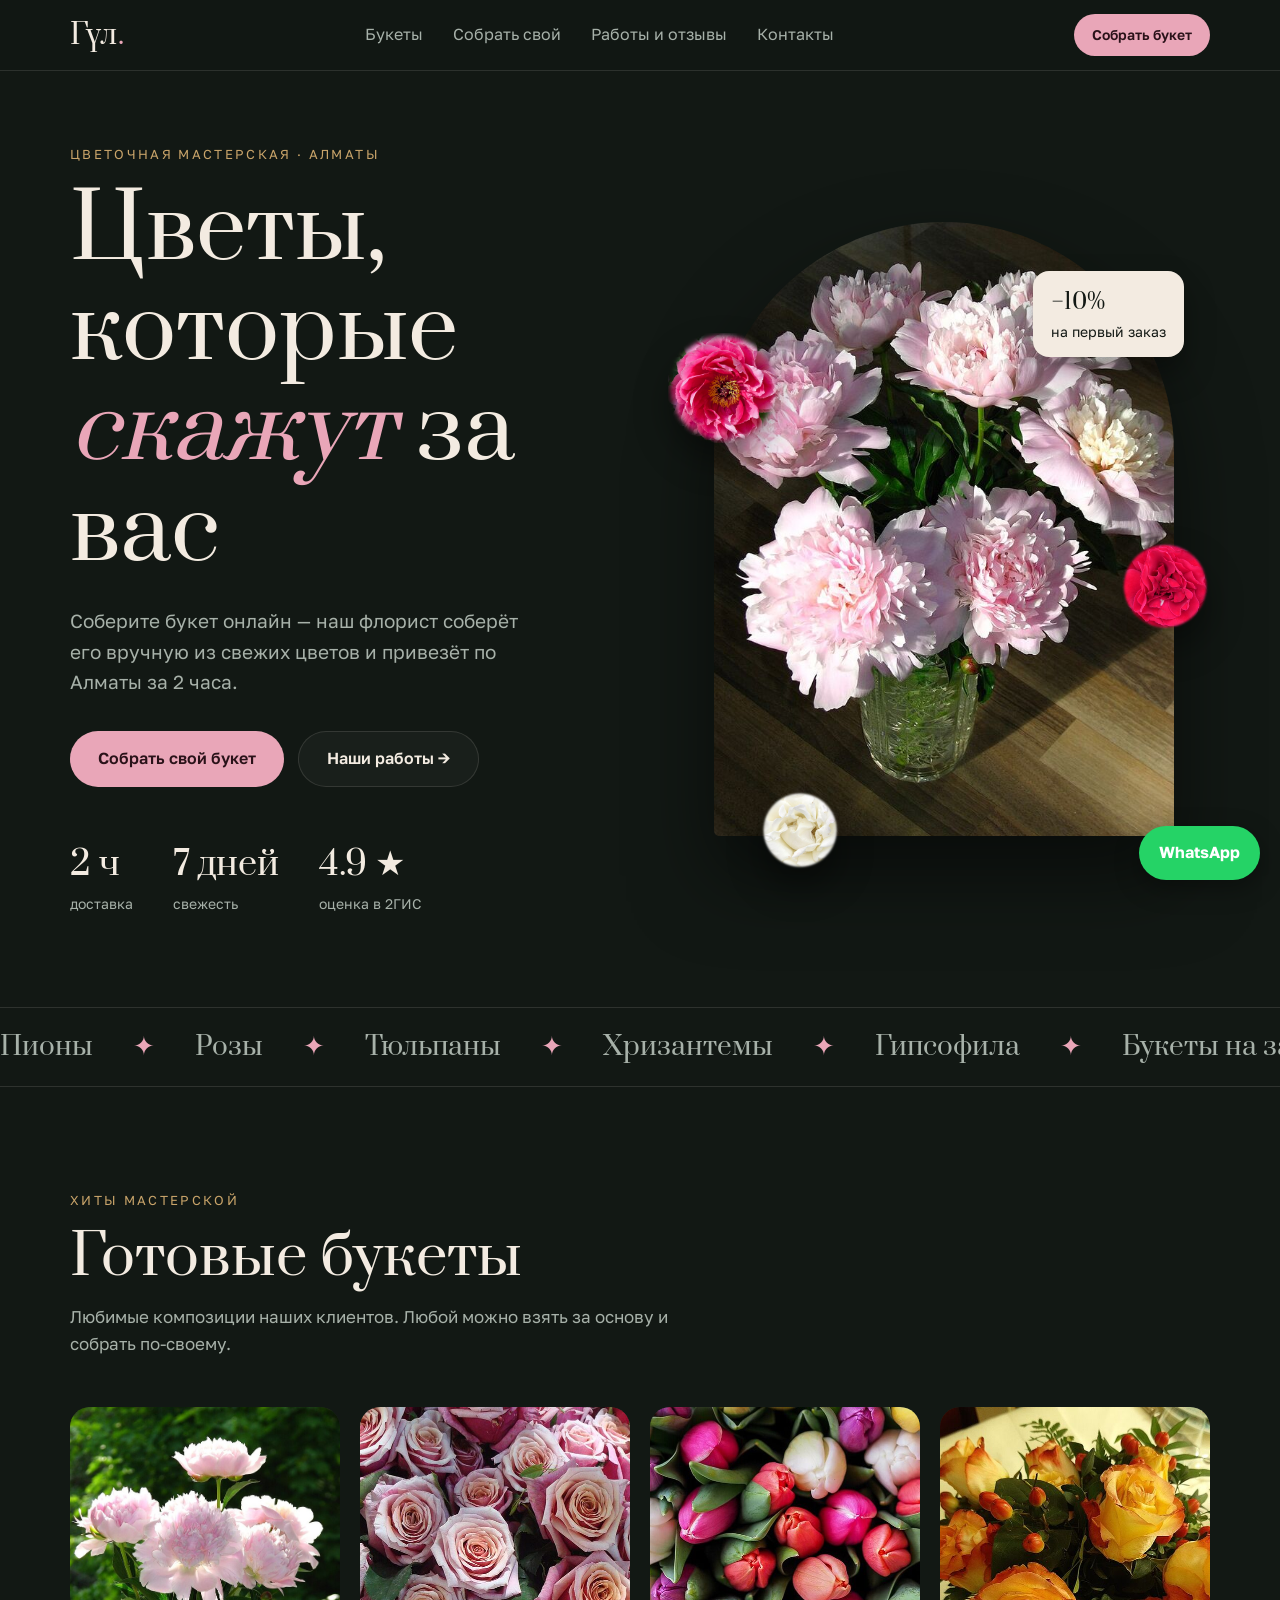
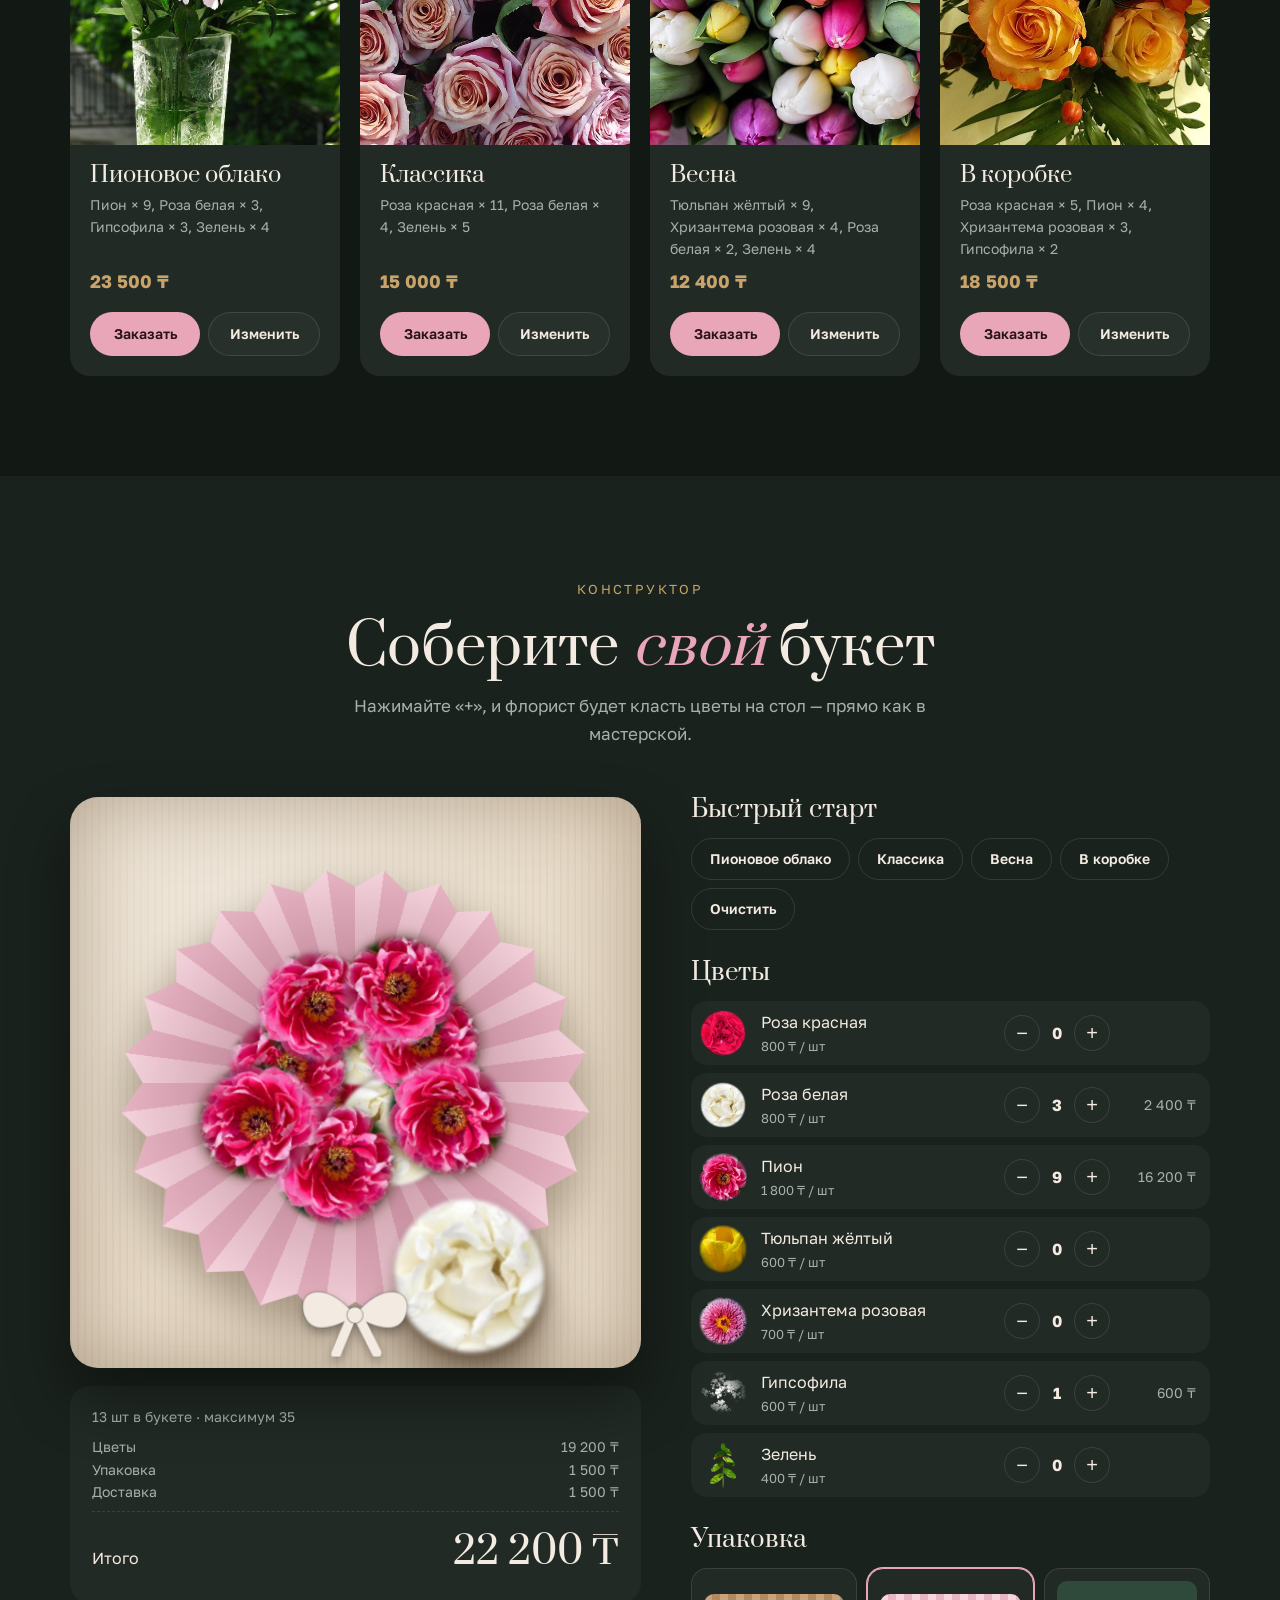
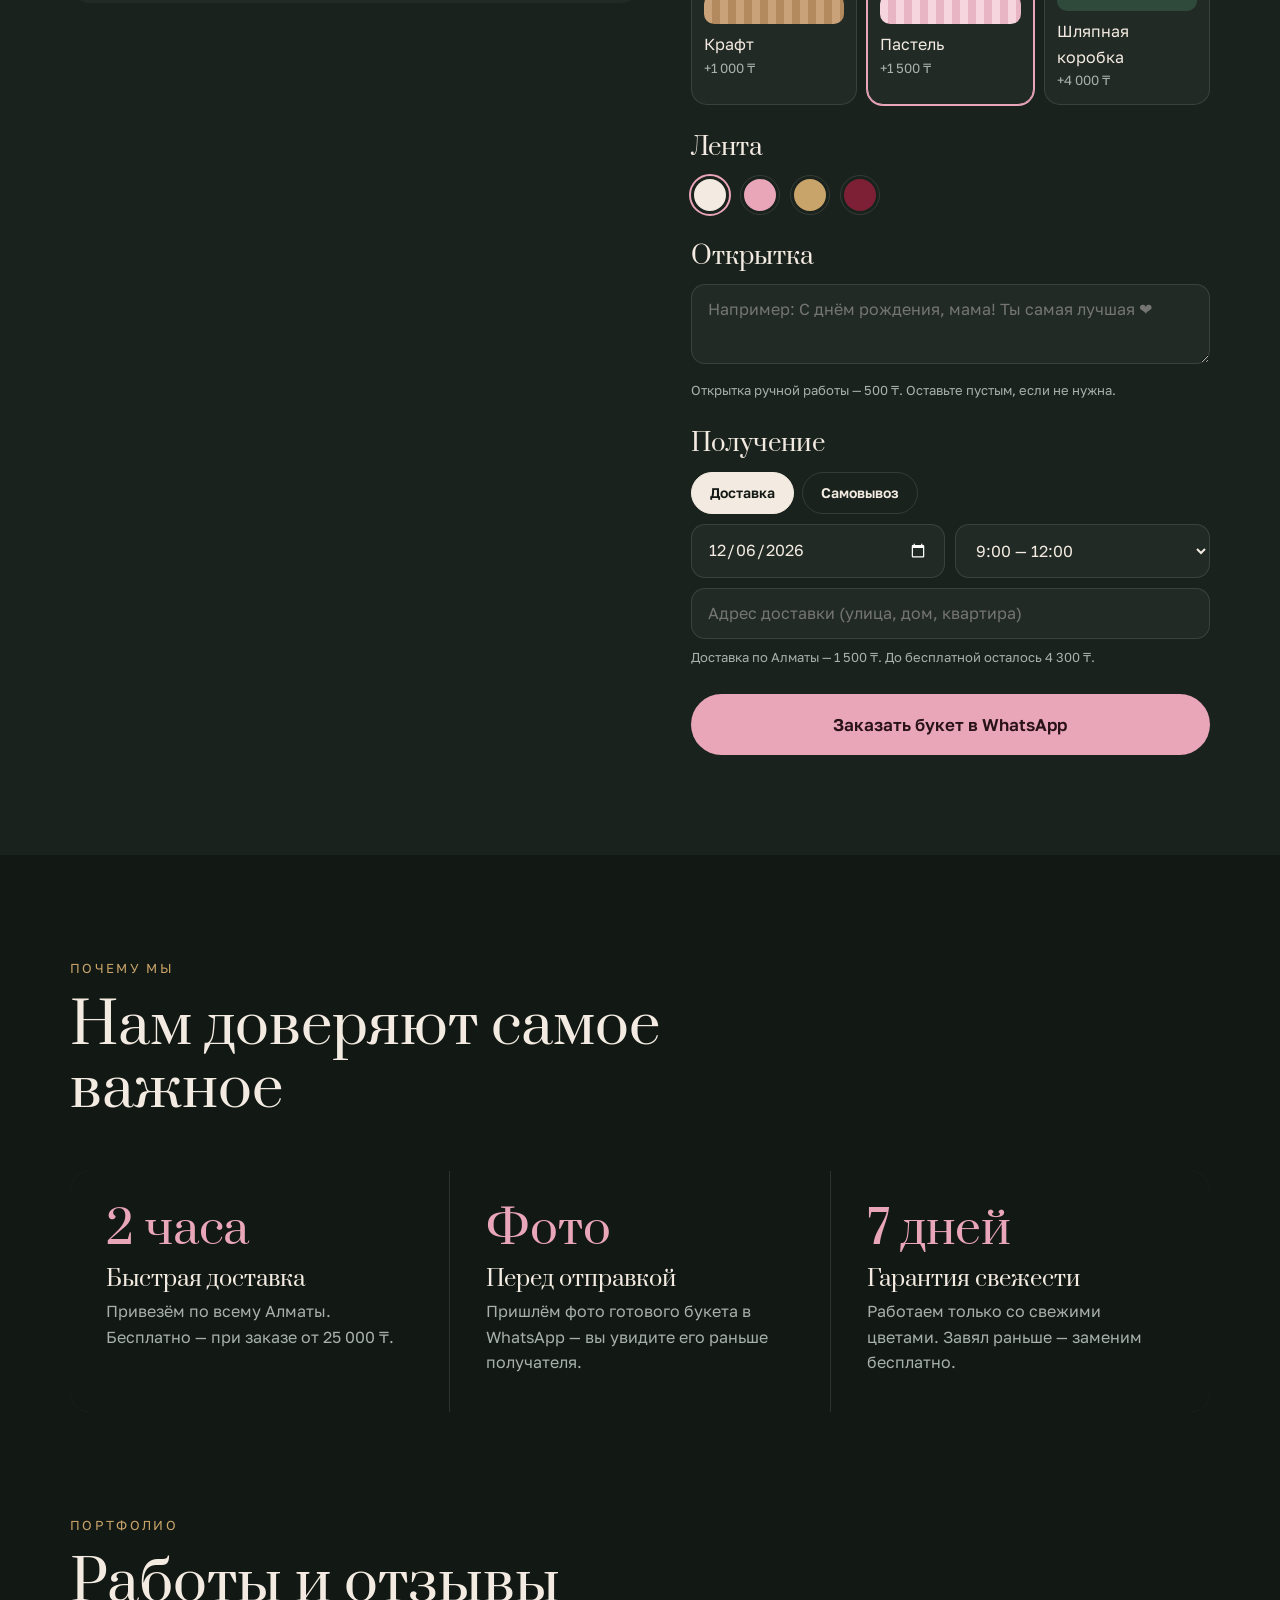
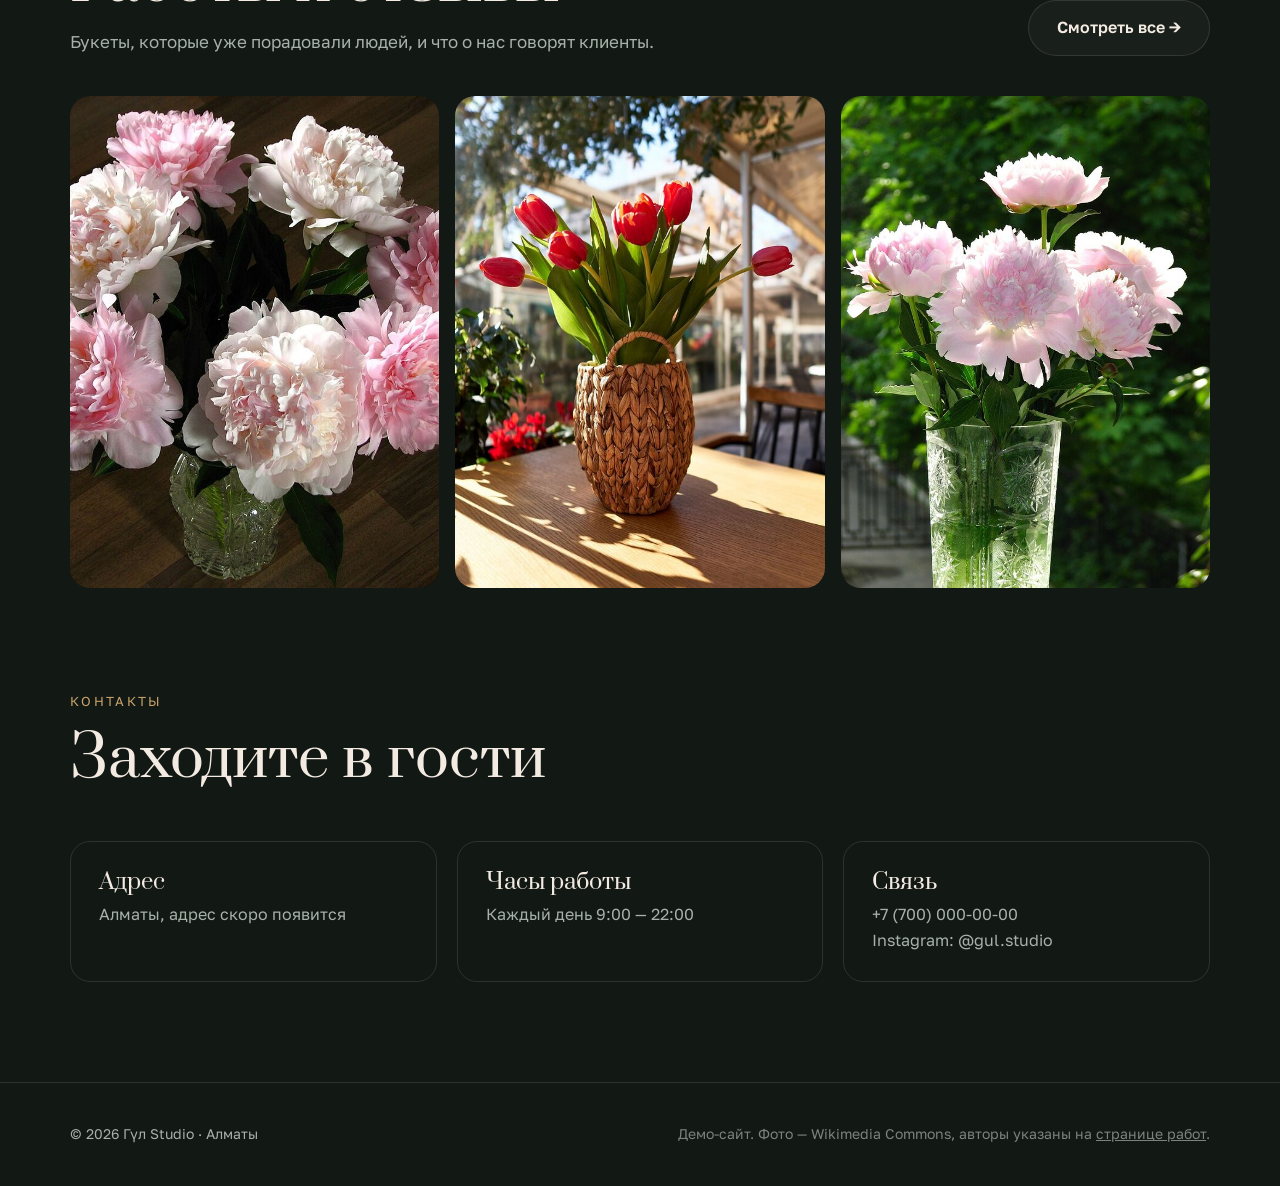
==== gul-studio/index.html @ befdbb82 "Портфолио: главная страница и 4 демо-проекта Co-Authored-By: Claude Opus 5.5 <noreply@anthropic.com>" ====
<!doctype html>
<html lang="ru">
<head>
<meta charset="utf-8">
<meta name="viewport" content="width=device-width, initial-scale=1">
<title>Гүл Studio — цветы и букеты в Алматы</title>
<meta name="description" content="Цветочная мастерская в Алматы. Соберите свой букет онлайн — флорист соберёт его вручную и привезёт за 2 часа.">
<link rel="preconnect" href="https://fonts.googleapis.com">
<link rel="preconnect" href="https://fonts.gstatic.com" crossorigin>
<link href="https://fonts.googleapis.com/css2?family=Golos+Text:wght@400;500;600;700&family=Prata&display=swap" rel="stylesheet">
<link rel="stylesheet" href="style.css">
<style>
  /* Главный экран */
  .hero { padding: 70px 0 90px; overflow: hidden; }
  .hero .wrap { display: grid; grid-template-columns: 1.05fr 1fr; gap: 50px; align-items: center; }
  .hero h1 { font-size: clamp(46px, 7vw, 92px); margin-bottom: 24px; }
  .hero p { font-size: 19px; color: var(--muted); max-width: 470px; margin-bottom: 34px; }
  .btns { display: flex; gap: 14px; flex-wrap: wrap; }
  .stats { display: flex; gap: 40px; margin-top: 50px; }
  .stats b { display: block; font-family: "Prata", serif; font-size: 34px; font-weight: 400; }
  .stats span { color: var(--muted); font-size: 14px; }
  .hero-art { position: relative; max-width: 460px; margin: 0 auto; width: 100%; }
  .arch { border-radius: 999px 999px 24px 24px; overflow: hidden; aspect-ratio: 3 / 4; box-shadow: 0 40px 80px rgba(0,0,0,.5); }
  .arch img { width: 100%; height: 100%; object-fit: cover; transform: scale(1.06); animation: breathe 12s ease-in-out infinite; }
  @keyframes breathe { 50% { transform: scale(1.14); } }
  .float { position: absolute; width: 110px; filter: drop-shadow(0 18px 18px rgba(0,0,0,.45)); animation: float 7s ease-in-out infinite; }
  .float.f1 { left: -46px; top: 18%; }
  .float.f2 { right: -36px; top: 52%; width: 90px; animation-delay: -2.5s; }
  .float.f3 { left: 10%; bottom: -34px; width: 80px; animation-delay: -5s; }
  @keyframes float { 0%, 100% { transform: translateY(0) rotate(0); } 50% { transform: translateY(-16px) rotate(8deg); } }
  .badge { position: absolute; right: -10px; top: 8%; background: var(--cream); color: var(--bg); padding: 14px 18px; border-radius: 16px; font-size: 14px; box-shadow: 0 16px 30px rgba(0,0,0,.35); }
  .badge b { display: block; font-family: "Prata", serif; font-size: 22px; font-weight: 400; }

  /* Бегущая строка */
  .marquee { border-top: 1px solid var(--line); border-bottom: 1px solid var(--line); overflow: hidden; padding: 18px 0; }
  .marquee div { display: flex; gap: 40px; width: max-content; animation: run 30s linear infinite; font-family: "Prata", serif; font-size: 26px; color: var(--muted); white-space: nowrap; }
  .marquee i { color: var(--blush); font-style: normal; }
  @keyframes run { to { transform: translateX(-50%); } }

  /* Готовые букеты */
  .catalog { display: grid; grid-template-columns: repeat(4, 1fr); gap: 20px; }
  .product { background: var(--card); border-radius: var(--radius); overflow: hidden; display: flex; flex-direction: column; }
  .product .ph { aspect-ratio: 4 / 5; overflow: hidden; }
  .product .ph img { width: 100%; height: 100%; object-fit: cover; transition: transform .8s; }
  .product:hover .ph img { transform: scale(1.07); }
  .product .info { padding: 18px 20px 20px; display: flex; flex-direction: column; gap: 6px; flex: 1; }
  .product h3 { font-size: 22px; }
  .product .comp { color: var(--muted); font-size: 14px; flex: 1; }
  .product .price { font-weight: 700; font-size: 18px; color: var(--gold); }
  .product .acts { display: flex; gap: 8px; margin-top: 10px; }
  .product .acts .btn { flex: 1; }

  /* Конструктор */
  #builder { background: var(--bg-2); }
  .builder { display: grid; grid-template-columns: 1.1fr 1fr; gap: 50px; align-items: start; }
  .stage-col { position: sticky; top: 96px; }
  .table {
    position: relative; aspect-ratio: 1; border-radius: 28px; overflow: hidden;
    background:
      radial-gradient(circle at 30% 20%, rgba(255,255,255,.35), transparent 60%),
      repeating-linear-gradient(90deg, rgba(120,90,60,.05) 0 2px, transparent 2px 7px),
      #e6d9c6;
    box-shadow: inset 0 0 80px rgba(80,55,30,.35), 0 30px 60px rgba(0,0,0,.4);
    perspective: 900px;
  }
  .scene { position: absolute; inset: 0; transform: rotateX(var(--rx, 14deg)) rotateY(var(--ry, 0deg)); transform-style: preserve-3d; transition: transform .4s ease-out; }
  .nest-shadow { position: absolute; inset: 9%; filter: drop-shadow(0 18px 22px rgba(60,40,20,.4)); }
  .nest { position: absolute; inset: 0; border-radius: 50%; transition: background .5s; }
  .nest.kraft  { background: radial-gradient(circle, rgba(70,40,15,.45) 0 30%, transparent 72%), repeating-conic-gradient(#c9a27a 0 7.5deg, #b28a5e 7.5deg 15deg); }
  .nest.pastel { background: radial-gradient(circle, rgba(120,50,70,.35) 0 30%, transparent 72%), repeating-conic-gradient(#f6d5de 0 7.5deg, #e7b5c4 7.5deg 15deg); }
  .nest.box    { background: radial-gradient(circle, #14231a 0 82%, var(--rib, #c9a46a) 82% 86%, #2f4a3a 86% 100%); clip-path: none !important; }
  .fl { position: absolute; transform: translate(-50%, -50%); transition: left .7s cubic-bezier(.3,.8,.3,1), top .7s cubic-bezier(.3,.8,.3,1); pointer-events: none; }
  .fl img { width: 100%; filter: drop-shadow(0 6px 5px rgba(50,30,10,.45)); }
  .bow { position: absolute; left: 50%; bottom: 4%; width: 22%; transform: translateX(-50%); z-index: 200; filter: drop-shadow(0 4px 4px rgba(0,0,0,.3)); transition: opacity .3s; }
  .empty { position: absolute; inset: 0; display: grid; place-items: center; text-align: center; padding: 30%; color: #7a644e; font-size: 15px; z-index: 300; pointer-events: none; }
  .receipt { margin-top: 18px; background: var(--card); border-radius: var(--radius); padding: 20px 22px; }
  .receipt .count { color: var(--muted); font-size: 14px; margin-bottom: 8px; }
  .lines div { display: flex; justify-content: space-between; color: var(--muted); font-size: 14px; }
  .total { display: flex; justify-content: space-between; align-items: baseline; margin-top: 8px; padding-top: 10px; border-top: 1px dashed var(--line); }
  .total b { font-family: "Prata", serif; font-weight: 400; font-size: 38px; color: var(--cream); }

  .panel h3 { font-size: 24px; margin: 30px 0 14px; }
  .panel h3:first-child { margin-top: 0; }
  .chips { display: flex; gap: 8px; flex-wrap: wrap; }
  .row { display: grid; grid-template-columns: 48px 1fr auto auto; gap: 14px; align-items: center; padding: 8px 14px 8px 8px; background: var(--card); border-radius: 16px; margin-bottom: 8px; }
  .row img { width: 48px; height: 48px; }
  .row .name small { display: block; color: var(--muted); font-size: 13px; }
  .stepper { display: flex; align-items: center; gap: 4px; }
  .stepper button { width: 36px; height: 36px; border-radius: 50%; border: 1px solid var(--line); background: transparent; color: var(--cream); font-size: 20px; cursor: pointer; line-height: 1; transition: background .2s, transform .1s; }
  .stepper button:hover { background: rgba(255,255,255,.08); }
  .stepper button:active { transform: scale(.9); }
  .stepper output { min-width: 26px; text-align: center; font-weight: 700; }
  .row .sum { min-width: 72px; text-align: right; color: var(--muted); font-size: 14px; }
  .opts { display: grid; grid-template-columns: repeat(3, 1fr); gap: 10px; }
  .opt { font: inherit; text-align: left; padding: 12px; border-radius: 16px; border: 1px solid var(--line); background: var(--card); cursor: pointer; color: var(--cream); }
  .opt .sw { display: block; height: 30px; border-radius: 10px; margin-bottom: 8px; }
  .opt small { display: block; color: var(--muted); }
  .opt.active { border-color: var(--blush); box-shadow: 0 0 0 1px var(--blush); }
  .ribbons { display: flex; gap: 12px; }
  .ribbons button { width: 38px; height: 38px; border-radius: 50%; cursor: pointer; border: 3px solid var(--bg-2); outline: 1px solid var(--line); }
  .ribbons button.active { outline: 2px solid var(--blush); }
  .field { display: grid; grid-template-columns: 1fr 1fr; gap: 10px; margin-top: 10px; }
  .field.one { grid-template-columns: 1fr; }
  input, select, textarea { width: 100%; font: inherit; padding: 12px 16px; border-radius: 14px; border: 1px solid var(--line); background: var(--card); color: var(--cream); color-scheme: dark; }
  textarea { resize: vertical; min-height: 80px; }
  input:focus, select:focus, textarea:focus { outline: none; border-color: var(--blush); }
  .note { color: var(--muted); font-size: 13px; margin-top: 8px; }
  .panel .order { width: 100%; margin-top: 26px; font-size: 17px; padding: 17px; }

  /* Почему мы */
  .why { display: grid; grid-template-columns: repeat(3, 1fr); gap: 1px; background: var(--line); border-radius: var(--radius); overflow: hidden; }
  .why div { background: var(--bg); padding: 36px; }
  .why b { display: block; font-family: "Prata", serif; font-weight: 400; font-size: 46px; color: var(--blush); line-height: 1; margin-bottom: 14px; }
  .why h3 { font-size: 22px; margin-bottom: 8px; }
  .why p { color: var(--muted); }

  /* Анонс второй страницы */
  .teaser { display: grid; grid-template-columns: 1fr 1fr 1fr; gap: 16px; }
  .teaser a { position: relative; border-radius: var(--radius); overflow: hidden; aspect-ratio: 3 / 4; }
  .teaser img { width: 100%; height: 100%; object-fit: cover; transition: transform .8s; }
  .teaser a:hover img { transform: scale(1.06); }
  .teaser-cta { display: flex; justify-content: space-between; align-items: end; gap: 20px; flex-wrap: wrap; margin-bottom: 40px; }

  .contacts { display: grid; grid-template-columns: repeat(3, 1fr); gap: 20px; }
  .contacts div { border: 1px solid var(--line); border-radius: var(--radius); padding: 28px; }
  .contacts h3 { font-size: 22px; margin-bottom: 8px; }
  .contacts p { color: var(--muted); }

  @media (max-width: 980px) {
    .catalog { grid-template-columns: 1fr 1fr; }
    .builder { grid-template-columns: 1fr; }
    .stage-col { position: static; }
    .why, .contacts { grid-template-columns: 1fr; }
  }
  @media (max-width: 760px) {
    .hero .wrap { grid-template-columns: 1fr; }
    .hero-art { max-width: 320px; }
    .float.f1 { left: -20px; } .float.f2 { right: -14px; }
    .stats { gap: 24px; }
    .teaser { grid-template-columns: 1fr 1fr; }
    .teaser a:last-child { display: none; }
  }
  @media (max-width: 520px) {
    .catalog { grid-template-columns: 1fr; }
    .opts, .field { grid-template-columns: 1fr; }
    .row { grid-template-columns: 44px 1fr auto; }
    .row .sum { display: none; }
  }
</style>
</head>
<body>

<header>
  <div class="wrap nav">
    <a href="index.html" class="logo">Гүл<span>.</span></a>
    <ul>
      <li><a href="#catalog">Букеты</a></li>
      <li><a href="#builder">Собрать свой</a></li>
      <li><a href="works.html">Работы и отзывы</a></li>
      <li><a href="#contacts">Контакты</a></li>
    </ul>
    <a href="#builder" class="btn btn-main btn-sm">Собрать букет</a>
  </div>
</header>

<section class="hero">
  <div class="wrap">
    <div>
      <span class="eyebrow">Цветочная мастерская · Алматы</span>
      <h1>Цветы, которые <em>скажут</em> за вас</h1>
      <p>Соберите букет онлайн — наш флорист соберёт его вручную из свежих цветов и привезёт по Алматы за 2 часа.</p>
      <div class="btns">
        <a href="#builder" class="btn btn-main">Собрать свой букет</a>
        <a href="works.html" class="btn btn-ghost">Наши работы →</a>
      </div>
      <div class="stats">
        <div><b>2 ч</b><span>доставка</span></div>
        <div><b>7 дней</b><span>свежесть</span></div>
        <div><b>4.9 ★</b><span>оценка в 2ГИС</span></div>
      </div>
    </div>
    <div class="hero-art">
      <div class="arch"><img src="img/works/hero.jpg" alt="Букет розовых пионов"></div>
      <img class="float f1" src="img/peony.png" alt="" aria-hidden="true">
      <img class="float f2" src="img/rose-red.png" alt="" aria-hidden="true">
      <img class="float f3" src="img/rose-white.png" alt="" aria-hidden="true">
      <div class="badge"><b>−10%</b>на первый заказ</div>
    </div>
  </div>
</section>

<div class="marquee" aria-hidden="true">
  <div>
    <span>Пионы</span><i>✦</i><span>Розы</span><i>✦</i><span>Тюльпаны</span><i>✦</i><span>Хризантемы</span><i>✦</i><span>Гипсофила</span><i>✦</i><span>Букеты на заказ</span><i>✦</i><span>Доставка по Алматы</span><i>✦</i>
    <span>Пионы</span><i>✦</i><span>Розы</span><i>✦</i><span>Тюльпаны</span><i>✦</i><span>Хризантемы</span><i>✦</i><span>Гипсофила</span><i>✦</i><span>Букеты на заказ</span><i>✦</i><span>Доставка по Алматы</span><i>✦</i>
  </div>
</div>

<section id="catalog">
  <div class="wrap">
    <div class="section-head reveal">
      <span class="eyebrow">Хиты мастерской</span>
      <h2>Готовые букеты</h2>
      <p>Любимые композиции наших клиентов. Любой можно взять за основу и собрать по-своему.</p>
    </div>
    <div class="catalog" id="catalog-list"></div>
  </div>
</section>

<section id="builder">
  <div class="wrap">
    <div class="section-head center reveal">
      <span class="eyebrow">Конструктор</span>
      <h2>Соберите <em>свой</em> букет</h2>
      <p>Нажимайте «+», и флорист будет класть цветы на стол — прямо как в мастерской.</p>
    </div>
    <div class="builder">
      <div class="stage-col">
        <div class="table" id="table">
          <div class="scene" id="scene">
            <div class="nest-shadow"><div class="nest kraft" id="nest"></div></div>
            <div id="flowers"></div>
            <svg class="bow" id="bow" viewBox="0 0 100 60" aria-hidden="true">
              <path d="M50 30 C30 5 5 10 12 30 C18 46 38 38 50 30 C62 38 82 46 88 30 C95 10 70 5 50 30 Z" fill="currentColor" stroke="rgba(0,0,0,.2)"/>
              <path d="M47 32 L36 58 M53 32 L66 57" stroke="currentColor" stroke-width="7" stroke-linecap="round"/>
              <circle cx="50" cy="30" r="6" fill="currentColor" stroke="rgba(0,0,0,.25)"/>
            </svg>
          </div>
          <div class="empty" id="empty">Нажмите «+» рядом с цветком — и флорист положит его на стол</div>
        </div>
        <div class="receipt">
          <div class="count" id="count"></div>
          <div class="lines" id="lines"></div>
          <div class="total"><span>Итого</span><b id="total">0 ₸</b></div>
        </div>
      </div>

      <div class="panel">
        <h3>Быстрый старт</h3>
        <div class="chips" id="presets"></div>

        <h3>Цветы</h3>
        <div id="rows"></div>

        <h3>Упаковка</h3>
        <div class="opts" id="wraps"></div>

        <h3>Лента</h3>
        <div class="ribbons" id="ribbons"></div>

        <h3>Открытка</h3>
        <textarea id="card" maxlength="200" placeholder="Например: С днём рождения, мама! Ты самая лучшая ❤"></textarea>
        <p class="note">Открытка ручной работы — 500 ₸. Оставьте пустым, если не нужна.</p>

        <h3>Получение</h3>
        <div class="chips">
          <button class="chip" data-delivery="courier">Доставка</button>
          <button class="chip" data-delivery="pickup">Самовывоз</button>
        </div>
        <div class="field">
          <input type="date" id="date" aria-label="Дата">
          <select id="time" aria-label="Время">
            <option>9:00 — 12:00</option>
            <option>12:00 — 15:00</option>
            <option>15:00 — 18:00</option>
            <option>18:00 — 22:00</option>
          </select>
        </div>
        <div class="field one" id="address-field">
          <input id="address" placeholder="Адрес доставки (улица, дом, квартира)" maxlength="120">
        </div>
        <p class="note" id="delivery-note"></p>

        <button class="btn btn-main order" id="order">Заказать букет в WhatsApp</button>
      </div>
    </div>
  </div>
</section>

<section>
  <div class="wrap">
    <div class="section-head reveal">
      <span class="eyebrow">Почему мы</span>
      <h2>Нам доверяют самое важное</h2>
    </div>
    <div class="why reveal">
      <div><b>2 часа</b><h3>Быстрая доставка</h3><p>Привезём по всему Алматы. Бесплатно — при заказе от 25 000 ₸.</p></div>
      <div><b>Фото</b><h3>Перед отправкой</h3><p>Пришлём фото готового букета в WhatsApp — вы увидите его раньше получателя.</p></div>
      <div><b>7 дней</b><h3>Гарантия свежести</h3><p>Работаем только со свежими цветами. Завял раньше — заменим бесплатно.</p></div>
    </div>
  </div>
</section>

<section style="padding-top: 0">
  <div class="wrap">
    <div class="teaser-cta reveal">
      <div class="section-head" style="margin: 0">
        <span class="eyebrow">Портфолио</span>
        <h2>Работы и отзывы</h2>
        <p>Букеты, которые уже порадовали людей, и что о нас говорят клиенты.</p>
      </div>
      <a href="works.html" class="btn btn-ghost">Смотреть все →</a>
    </div>
    <div class="teaser reveal">
      <a href="works.html"><img src="img/works/w31.jpg" alt="Пионы в вазе" loading="lazy"></a>
      <a href="works.html"><img src="img/works/w34.jpg" alt="Красные тюльпаны в корзине" loading="lazy"></a>
      <a href="works.html"><img src="img/works/w28.jpg" alt="Букет пионов" loading="lazy"></a>
    </div>
  </div>
</section>

<section id="contacts" style="padding-top: 0">
  <div class="wrap">
    <div class="section-head reveal"><span class="eyebrow">Контакты</span><h2>Заходите в гости</h2></div>
    <div class="contacts">
      <div><h3>Адрес</h3><p>Алматы, адрес скоро появится</p></div>
      <div><h3>Часы работы</h3><p>Каждый день 9:00 — 22:00</p></div>
      <div><h3>Связь</h3><p>+7 (700) 000-00-00<br>Instagram: @gul.studio</p></div>
    </div>
  </div>
</section>

<footer>
  <div class="wrap">
    <span>© 2026 Гүл Studio · Алматы</span>
    <span class="demo-note">Демо-сайт. Фото — Wikimedia Commons, авторы указаны на <a href="works.html#credits">странице работ</a>.</span>
  </div>
</footer>

<a class="wa" href="https://wa.me/77000000000" target="_blank" rel="noopener">WhatsApp</a>

<script>
  document.documentElement.classList.add("js");
  const WA_NUMBER = "77000000000";
  const CARD_PRICE = 500, DELIVERY_PRICE = 1500, FREE_DELIVERY_FROM = 25000, MAX_STEMS = 35;
  const reduceMotion = matchMedia("(prefers-reduced-motion: reduce)").matches;

  const FLOWERS = [
    { id: "rose-red",   name: "Роза красная",      price: 800 },
    { id: "rose-white", name: "Роза белая",        price: 800 },
    { id: "peony",      name: "Пион",              price: 1800 },
    { id: "tulip",      name: "Тюльпан жёлтый",    price: 600 },
    { id: "chrys",      name: "Хризантема розовая", price: 700 },
    { id: "gyps",       name: "Гипсофила",         price: 600, filler: true },
    { id: "green",      name: "Зелень",            price: 400, filler: true },
  ];
  const WRAPS = [
    { id: "kraft",  name: "Крафт",           price: 1000, sw: "repeating-linear-gradient(90deg,#c9a27a 0 8px,#b28a5e 8px 16px)" },
    { id: "pastel", name: "Пастель",         price: 1500, sw: "repeating-linear-gradient(90deg,#f6d5de 0 8px,#e7b5c4 8px 16px)" },
    { id: "box",    name: "Шляпная коробка", price: 4000, sw: "#2f4a3a" },
  ];
  const RIBBONS = [
    { id: "cream", name: "Кремовая", c: "#f3ebe1" },
    { id: "pink",  name: "Розовая",  c: "#e9a6b8" },
    { id: "gold",  name: "Золотая",  c: "#c9a46a" },
    { id: "wine",  name: "Винная",   c: "#7d1f35" },
  ];
  const PRESETS = [
    { name: "Пионовое облако", photo: "w28", counts: { peony: 9, "rose-white": 3, gyps: 3, green: 4 }, wrap: "pastel", ribbon: "cream" },
    { name: "Классика",        photo: "w04", counts: { "rose-red": 11, "rose-white": 4, green: 5 }, wrap: "kraft", ribbon: "wine" },
    { name: "Весна",           photo: "w33", counts: { tulip: 9, chrys: 4, "rose-white": 2, green: 4 }, wrap: "kraft", ribbon: "pink" },
    { name: "В коробке",       photo: "w08", counts: { "rose-red": 5, peony: 4, chrys: 3, gyps: 2 }, wrap: "box", ribbon: "gold" },
  ];
  const $ = id => document.getElementById(id);
  const byId = id => FLOWERS.find(f => f.id === id);
  const money = n => n.toLocaleString("ru-RU") + " ₸";
  const img = id => `img/${id}.png`;
  const sumFlowers = counts => Object.entries(counts).reduce((s, [id, k]) => s + byId(id).price * k, 0);
  const compText = counts => Object.entries(counts).filter(([, k]) => k).map(([id, k]) => `${byId(id).name} × ${k}`).join(", ");
  const openWA = text => window.open(`https://wa.me/${WA_NUMBER}?text=${encodeURIComponent(text)}`, "_blank");

  // ---------- Каталог ----------
  $("catalog-list").innerHTML = PRESETS.map((p, i) => `
    <div class="product reveal">
      <div class="ph"><img src="img/works/${p.photo}.jpg" alt="Букет «${p.name}»" loading="lazy"></div>
      <div class="info">
        <h3>${p.name}</h3>
        <div class="comp">${compText(p.counts)}</div>
        <div class="price">${money(sumFlowers(p.counts) + WRAPS.find(w => w.id === p.wrap).price)}</div>
        <div class="acts">
          <button class="btn btn-main btn-sm" data-buy="${i}">Заказать</button>
          <button class="btn btn-ghost btn-sm" data-edit="${i}">Изменить</button>
        </div>
      </div>
    </div>`).join("");
  $("catalog-list").addEventListener("click", e => {
    const { buy, edit } = e.target.dataset;
    if (buy !== undefined) openWA(`Здравствуйте! Хочу заказать букет «${PRESETS[buy].name}».`);
    if (edit !== undefined) { $("builder").scrollIntoView(); setTimeout(() => loadPreset(+edit), 500); }
  });

  // ---------- Конструктор: состояние ----------
  const state = { items: [], wrap: "kraft", ribbon: "cream", delivery: "courier" };
  let uid = 0;
  const counts = () => {
    const c = Object.fromEntries(FLOWERS.map(f => [f.id, 0]));
    state.items.forEach(it => c[it.id]++);
    return c;
  };

  // Кривые края бумаги
  const ruffle = Array.from({ length: 48 }, (_, i) => {
    const a = i / 48 * Math.PI * 2, r = i % 2 ? 50 : 45.5;
    return `${50 + r * Math.cos(a)}% ${50 + r * Math.sin(a)}%`;
  }).join(",");
  $("nest").style.clipPath = `polygon(${ruffle})`;

  // ---------- Раскладка на столе ----------
  function layout() {
    const main = state.items.filter(it => !byId(it.id).filler);
    const fill = state.items.filter(it => byId(it.id).filler);
    const R = Math.min(27, 5.2 * Math.sqrt(main.length) + 2);
    main.forEach((it, i) => {
      const r = R * Math.sqrt((i + .5) / main.length), th = i * 2.39996;
      Object.assign(it, { x: 50 + r * Math.cos(th), y: 50 + r * Math.sin(th), size: 21, z: 10 + i });
    });
    fill.forEach((it, i) => {
      const th = i / fill.length * Math.PI * 2 + .3, r = R + 6 + (i % 2) * 3;
      Object.assign(it, { x: 50 + r * Math.cos(th), y: 50 + r * Math.sin(th), size: it.id === "green" ? 27 : 24, z: 1 + i });
      // веточки смотрят от центра наружу
      it.el.querySelector("img").style.transform = `rotate(${th * 180 / Math.PI + 90}deg)`;
    });
    state.items.forEach(it => {
      Object.assign(it.el.style, { left: it.x + "%", top: it.y + "%", width: it.size + "%", zIndex: it.z });
    });
  }

  // Цветок опускается сверху, как будто его кладёт рука
  function dropIn(el) {
    if (reduceMotion) return;
    const dx = 120 + Math.random() * 120, dy = 160 + Math.random() * 80, rot = -40 + Math.random() * 30;
    el.firstElementChild.animate([
      { transform: `translate(${dx}px, ${dy}px) scale(1.9) rotate(${rot}deg)`, opacity: 0, filter: "drop-shadow(0 60px 30px rgba(50,30,10,.25))" },
      { opacity: 1, offset: .25 },
      { transform: "translate(0, 0) scale(.93) rotate(4deg)", filter: "drop-shadow(0 4px 3px rgba(50,30,10,.5))", offset: .78 },
      { transform: "none", filter: "drop-shadow(0 6px 5px rgba(50,30,10,.45))" },
    ], { duration: 850, easing: "cubic-bezier(.2,.7,.3,1)" });
  }

  function addFlower(id, animate = true) {
    if (state.items.length >= MAX_STEMS) return;
    const el = document.createElement("div");
    el.className = "fl";
    // поворот лежит на img, анимация — на обёртке вокруг него
    el.innerHTML = `<div><img src="${img(id)}" alt="" style="transform: rotate(${Math.random() * 360}deg)"></div>`;
    $("flowers").appendChild(el);
    state.items.push({ uid: uid++, id, el });
    layout();
    if (animate) dropIn(el);
    update();
  }

  function removeFlower(id) {
    const idx = state.items.map(it => it.id).lastIndexOf(id);
    if (idx < 0) return;
    const [it] = state.items.splice(idx, 1);
    if (reduceMotion) it.el.remove();
    else it.el.firstElementChild.animate([
      { transform: "none", opacity: 1 },
      { transform: "translate(-80px, -140px) scale(1.7) rotate(25deg)", opacity: 0 },
    ], { duration: 450, easing: "ease-in" }).onfinish = () => it.el.remove();
    layout();
    update();
  }

  let presetTimers = [];
  function loadPreset(i) {
    presetTimers.forEach(clearTimeout);
    presetTimers = [];
    state.items.forEach(it => it.el.remove());
    state.items = [];
    if (i === "clear") { update(); return; }
    const p = PRESETS[i];
    state.wrap = p.wrap;
    state.ribbon = p.ribbon;
    const order = [];
    Object.entries(p.counts).sort(([a], [b]) => !!byId(a).filler - !!byId(b).filler)
      .forEach(([id, k]) => { for (let n = 0; n < k; n++) order.push(id); });
    // флорист кладёт зелень последней, цветы — вперемешку
    const flowersOnly = order.filter(id => !byId(id).filler).sort(() => Math.random() - .5);
    const seq = flowersOnly.concat(order.filter(id => byId(id).filler));
    seq.forEach((id, n) => presetTimers.push(setTimeout(() => addFlower(id), reduceMotion ? 0 : n * 110)));
    update();
  }

  // ---------- Панель ----------
  const today = new Date();
  $("date").min = $("date").value = new Date(today - today.getTimezoneOffset() * 60000).toISOString().slice(0, 10);

  $("rows").innerHTML = FLOWERS.map(f => `
    <div class="row">
      <img src="${img(f.id)}" alt="">
      <span class="name">${f.name}<small>${money(f.price)} / шт</small></span>
      <span class="stepper">
        <button data-minus="${f.id}" aria-label="Убрать: ${f.name}">−</button>
        <output id="n-${f.id}">0</output>
        <button data-plus="${f.id}" aria-label="Добавить: ${f.name}">+</button>
      </span>
      <span class="sum" id="s-${f.id}"></span>
    </div>`).join("");
  $("wraps").innerHTML = WRAPS.map(w => `<button class="opt" data-wrap="${w.id}"><span class="sw" style="background:${w.sw}"></span>${w.name}<small>+${money(w.price)}</small></button>`).join("");
  $("ribbons").innerHTML = RIBBONS.map(r => `<button data-ribbon="${r.id}" style="background:${r.c}" title="${r.name}" aria-label="Лента: ${r.name}"></button>`).join("");
  $("presets").innerHTML = PRESETS.map((p, i) => `<button class="chip" data-preset="${i}">${p.name}</button>`).join("") + `<button class="chip" data-preset="clear">Очистить</button>`;

  function prices() {
    const c = counts();
    const flowers = sumFlowers(c);
    const wrap = WRAPS.find(w => w.id === state.wrap).price;
    const card = $("card").value.trim() ? CARD_PRICE : 0;
    const sub = flowers + wrap + card;
    const delivery = state.delivery === "courier" && sub < FREE_DELIVERY_FROM ? DELIVERY_PRICE : 0;
    return { flowers, wrap, card, delivery, sum: sub + delivery };
  }

  function update() {
    const c = counts(), n = state.items.length, p = prices();
    FLOWERS.forEach(f => {
      $("n-" + f.id).textContent = c[f.id];
      $("s-" + f.id).textContent = c[f.id] ? money(c[f.id] * f.price) : "";
    });
    $("nest").className = "nest " + state.wrap;
    const rib = RIBBONS.find(r => r.id === state.ribbon).c;
    $("nest").style.setProperty("--rib", rib);
    $("bow").style.color = rib;
    $("bow").style.opacity = state.wrap === "box" || !n ? 0 : 1;
    $("empty").style.display = n ? "none" : "";
    document.querySelectorAll("[data-wrap]").forEach(b => b.classList.toggle("active", b.dataset.wrap === state.wrap));
    document.querySelectorAll("[data-ribbon]").forEach(b => b.classList.toggle("active", b.dataset.ribbon === state.ribbon));
    document.querySelectorAll("[data-delivery]").forEach(b => b.classList.toggle("active", b.dataset.delivery === state.delivery));
    $("address-field").style.display = state.delivery === "courier" ? "" : "none";
    $("count").textContent = n ? `${n} шт в букете · максимум ${MAX_STEMS}` : "Букет пока пустой";
    $("lines").innerHTML = n ? `
      <div><span>Цветы</span><span>${money(p.flowers)}</span></div>
      <div><span>Упаковка</span><span>${money(p.wrap)}</span></div>
      ${p.card ? `<div><span>Открытка</span><span>${money(p.card)}</span></div>` : ""}
      ${state.delivery === "courier" ? `<div><span>Доставка</span><span>${p.delivery ? money(p.delivery) : "бесплатно"}</span></div>` : ""}` : "";
    $("total").textContent = money(n ? p.sum : 0);
    $("delivery-note").textContent = state.delivery === "courier"
      ? (p.delivery ? `Доставка по Алматы — ${money(DELIVERY_PRICE)}. До бесплатной осталось ${money(FREE_DELIVERY_FROM - p.sum + p.delivery)}.` : "Доставка по Алматы — бесплатно 🎉")
      : "Заберите букет в мастерской в удобное время.";
  }

  document.querySelector(".panel").addEventListener("click", e => {
    const d = e.target.closest("button")?.dataset;
    if (!d) return;
    if (d.plus) addFlower(d.plus);
    if (d.minus) removeFlower(d.minus);
    if (d.wrap) { state.wrap = d.wrap; update(); }
    if (d.ribbon) { state.ribbon = d.ribbon; update(); }
    if (d.delivery) { state.delivery = d.delivery; update(); }
    if (d.preset !== undefined) loadPreset(d.preset === "clear" ? "clear" : +d.preset);
  });
  $("card").addEventListener("input", update);

  $("order").addEventListener("click", () => {
    if (!state.items.length) { alert("Сначала добавьте в букет хотя бы один цветок 🌷"); return; }
    const p = prices(), card = $("card").value.trim(), address = $("address").value.trim();
    const when = `${$("date").value}, ${$("time").value}`;
    openWA([
      "Здравствуйте! Хочу заказать букет:",
      compText(counts()),
      `Упаковка: ${WRAPS.find(w => w.id === state.wrap).name}, лента: ${RIBBONS.find(r => r.id === state.ribbon).name.toLowerCase()}`,
      card && `Открытка: «${card}»`,
      state.delivery === "courier" ? `Доставка: ${when}${address ? `, ${address}` : ""}` : `Самовывоз: ${when}`,
      `Итого: ${money(p.sum)}`,
    ].filter(Boolean).join("\n"));
  });

  // Стол слегка поворачивается за мышкой
  const table = $("table"), scene = $("scene");
  table.addEventListener("mousemove", e => {
    const r = table.getBoundingClientRect();
    const px = (e.clientX - r.left) / r.width - .5, py = (e.clientY - r.top) / r.height - .5;
    scene.style.setProperty("--ry", px * 10 + "deg");
    scene.style.setProperty("--rx", 14 - py * 10 + "deg");
  });
  table.addEventListener("mouseleave", () => { scene.style.removeProperty("--ry"); scene.style.removeProperty("--rx"); });

  // Первый букет собирается сам, когда конструктор появляется на экране
  let started = false;
  new IntersectionObserver(([e], obs) => {
    if (e.isIntersecting && !started) { started = true; loadPreset(0); obs.disconnect(); }
  }, { threshold: .3 }).observe(table);
  update();

  // ---------- Появление при прокрутке ----------
  const io = new IntersectionObserver(entries => entries.forEach(e => {
    if (!e.isIntersecting) return;
    e.target.classList.add("in");
    io.unobserve(e.target);
    setTimeout(() => e.target.classList.remove("reveal", "in"), 900);
  }), { threshold: .12 });
  document.querySelectorAll(".reveal").forEach(el => io.observe(el));
</script>
</body>
</html>
---- gul-studio/style.css ----
/* Общие стили для обеих страниц */
:root {
  --bg: #121814;
  --bg-2: #1a221d;
  --card: #212a24;
  --cream: #f3ebe1;
  --muted: #a7b1a9;
  --blush: #e9a6b8;
  --gold: #c9a46a;
  --line: rgba(243, 235, 225, .12);
  --radius: 20px;
  --max: 1180px;
}
* { box-sizing: border-box; margin: 0; padding: 0; }
html { scroll-behavior: smooth; }
body { font-family: "Golos Text", system-ui, sans-serif; background: var(--bg); color: var(--cream); line-height: 1.6; font-size: 16px; }
h1, h2, h3 { font-family: "Prata", Georgia, serif; font-weight: 400; line-height: 1.12; }
em { font-style: italic; color: var(--blush); }
a { color: inherit; }
img { display: block; max-width: 100%; }
.wrap { max-width: var(--max); margin: 0 auto; padding: 0 20px; }

/* Шапка */
header { position: sticky; top: 0; z-index: 30; background: rgba(18, 24, 20, .82); backdrop-filter: blur(10px); border-bottom: 1px solid var(--line); }
.nav { display: flex; align-items: center; justify-content: space-between; height: 70px; gap: 20px; }
.logo { font-family: "Prata", serif; font-size: 28px; text-decoration: none; letter-spacing: .02em; }
.logo span { color: var(--blush); }
.nav ul { display: flex; gap: 30px; list-style: none; }
.nav ul a { text-decoration: none; color: var(--muted); transition: color .2s; }
.nav ul a:hover, .nav ul a.current { color: var(--cream); }

/* Кнопки */
.btn { display: inline-flex; align-items: center; justify-content: center; gap: 8px; padding: 14px 28px; border-radius: 99px; font: inherit; font-weight: 600; text-decoration: none; border: 0; cursor: pointer; transition: transform .15s, background .2s, color .2s; }
.btn:hover { transform: translateY(-2px); }
.btn-main { background: var(--blush); color: #2a1219; }
.btn-main:hover { background: #f2bccb; }
.btn-ghost { border: 1px solid var(--line); color: var(--cream); background: rgba(255,255,255,.03); }
.btn-ghost:hover { border-color: var(--cream); }
.btn-sm { padding: 10px 18px; font-size: 14px; }

/* Секции */
section { padding: 100px 0; }
.eyebrow { display: inline-block; font-size: 13px; letter-spacing: .18em; text-transform: uppercase; color: var(--gold); margin-bottom: 16px; }
.section-head { margin-bottom: 50px; max-width: 640px; }
.section-head.center { text-align: center; margin-left: auto; margin-right: auto; }
.section-head h2 { font-size: clamp(36px, 5vw, 56px); margin-bottom: 14px; }
.section-head p { color: var(--muted); font-size: 17px; }

.chip { font: inherit; font-size: 14px; font-weight: 600; padding: 9px 18px; border-radius: 99px; border: 1px solid var(--line); background: transparent; color: var(--cream); cursor: pointer; transition: background .2s, color .2s, border-color .2s; }
.chip:hover { border-color: var(--cream); }
.chip.active { background: var(--cream); color: var(--bg); border-color: var(--cream); }

/* Подвал */
footer { border-top: 1px solid var(--line); padding: 40px 0; color: var(--muted); font-size: 14px; }
footer .wrap { display: flex; justify-content: space-between; gap: 20px; flex-wrap: wrap; }
.demo-note { opacity: .7; }

.wa { position: fixed; right: 20px; bottom: 20px; z-index: 40; background: #25d366; color: #fff; text-decoration: none; font-weight: 700; padding: 14px 20px; border-radius: 99px; box-shadow: 0 8px 24px rgba(0,0,0,.35); }

/* Появление при прокрутке */
.js .reveal { opacity: 0; transform: translateY(30px); transition: opacity .8s, transform .8s; }
.js .reveal.in { opacity: 1; transform: none; }
@media (prefers-reduced-motion: reduce) {
  .js .reveal { opacity: 1; transform: none; transition: none; }
  *, *::before, *::after { animation-duration: .01ms !important; animation-iteration-count: 1 !important; }
}

@media (max-width: 820px) {
  .nav ul { display: none; }
  section { padding: 70px 0; }
}
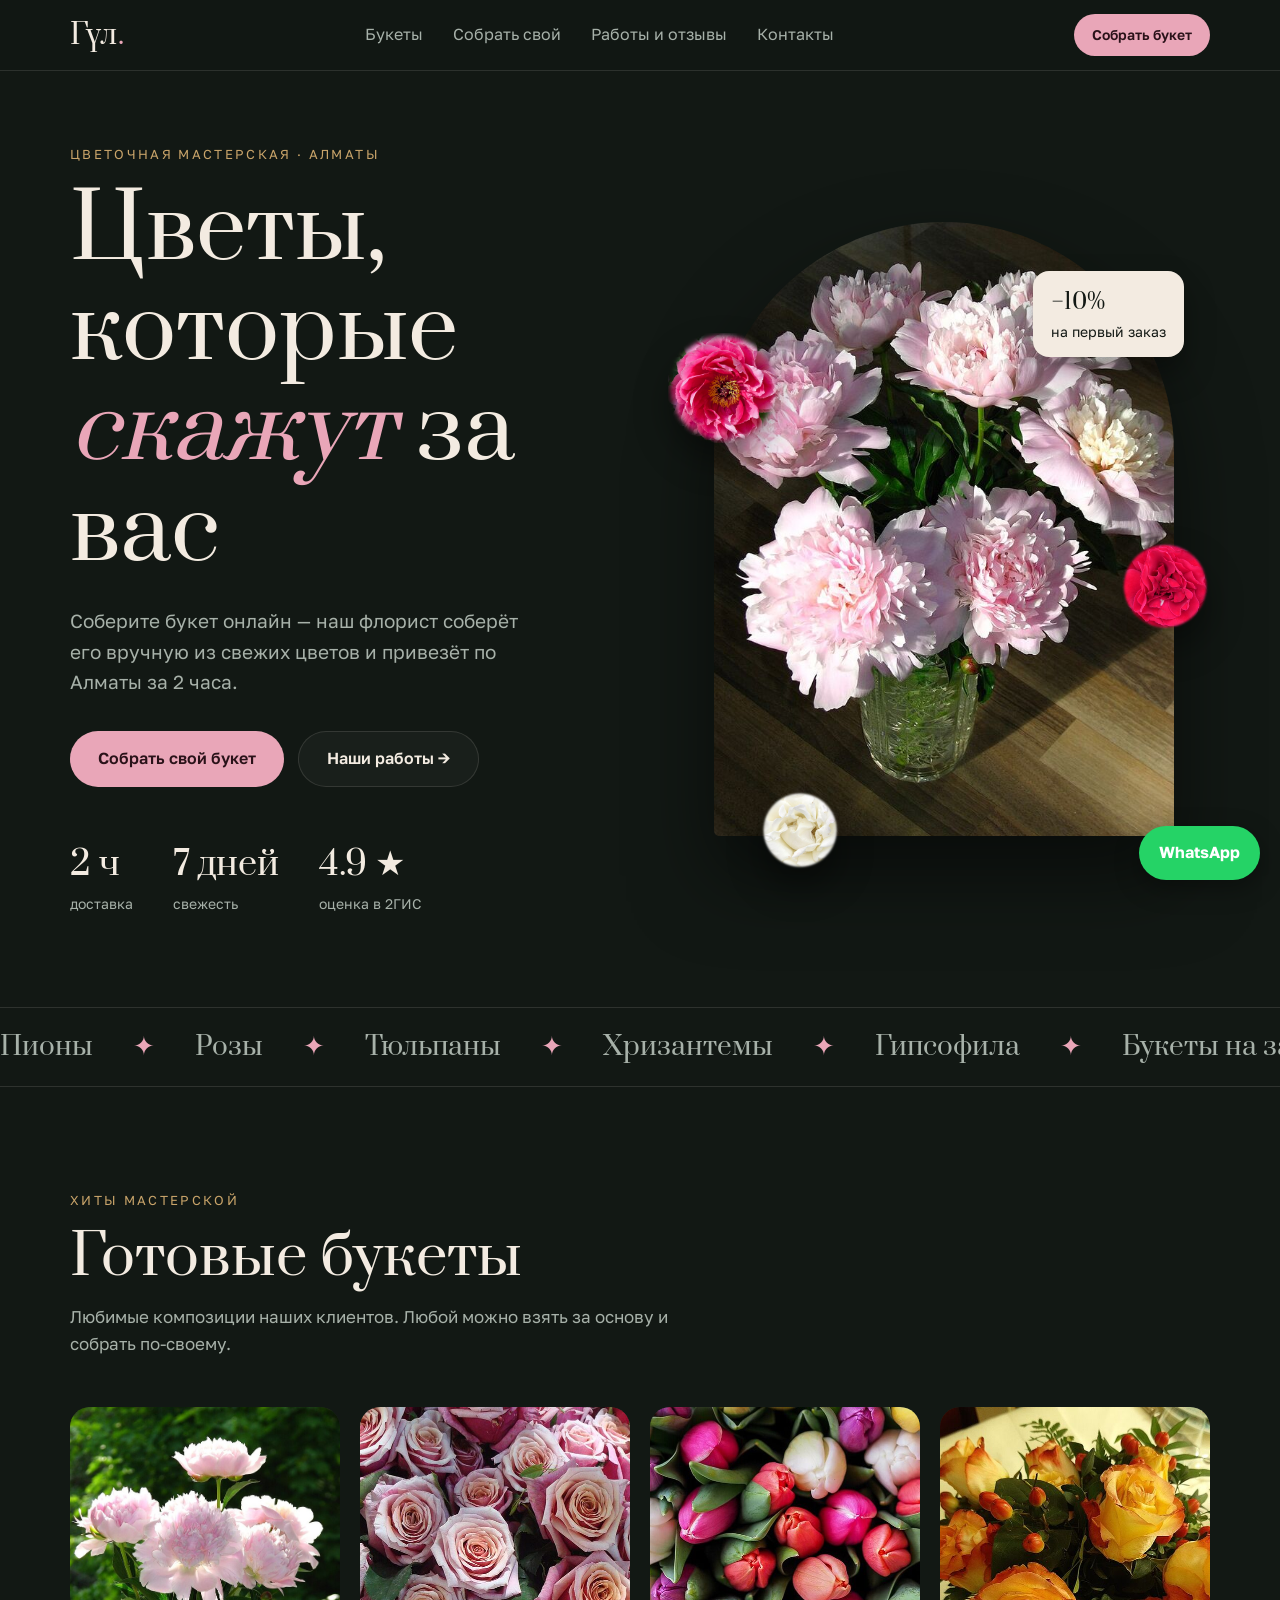
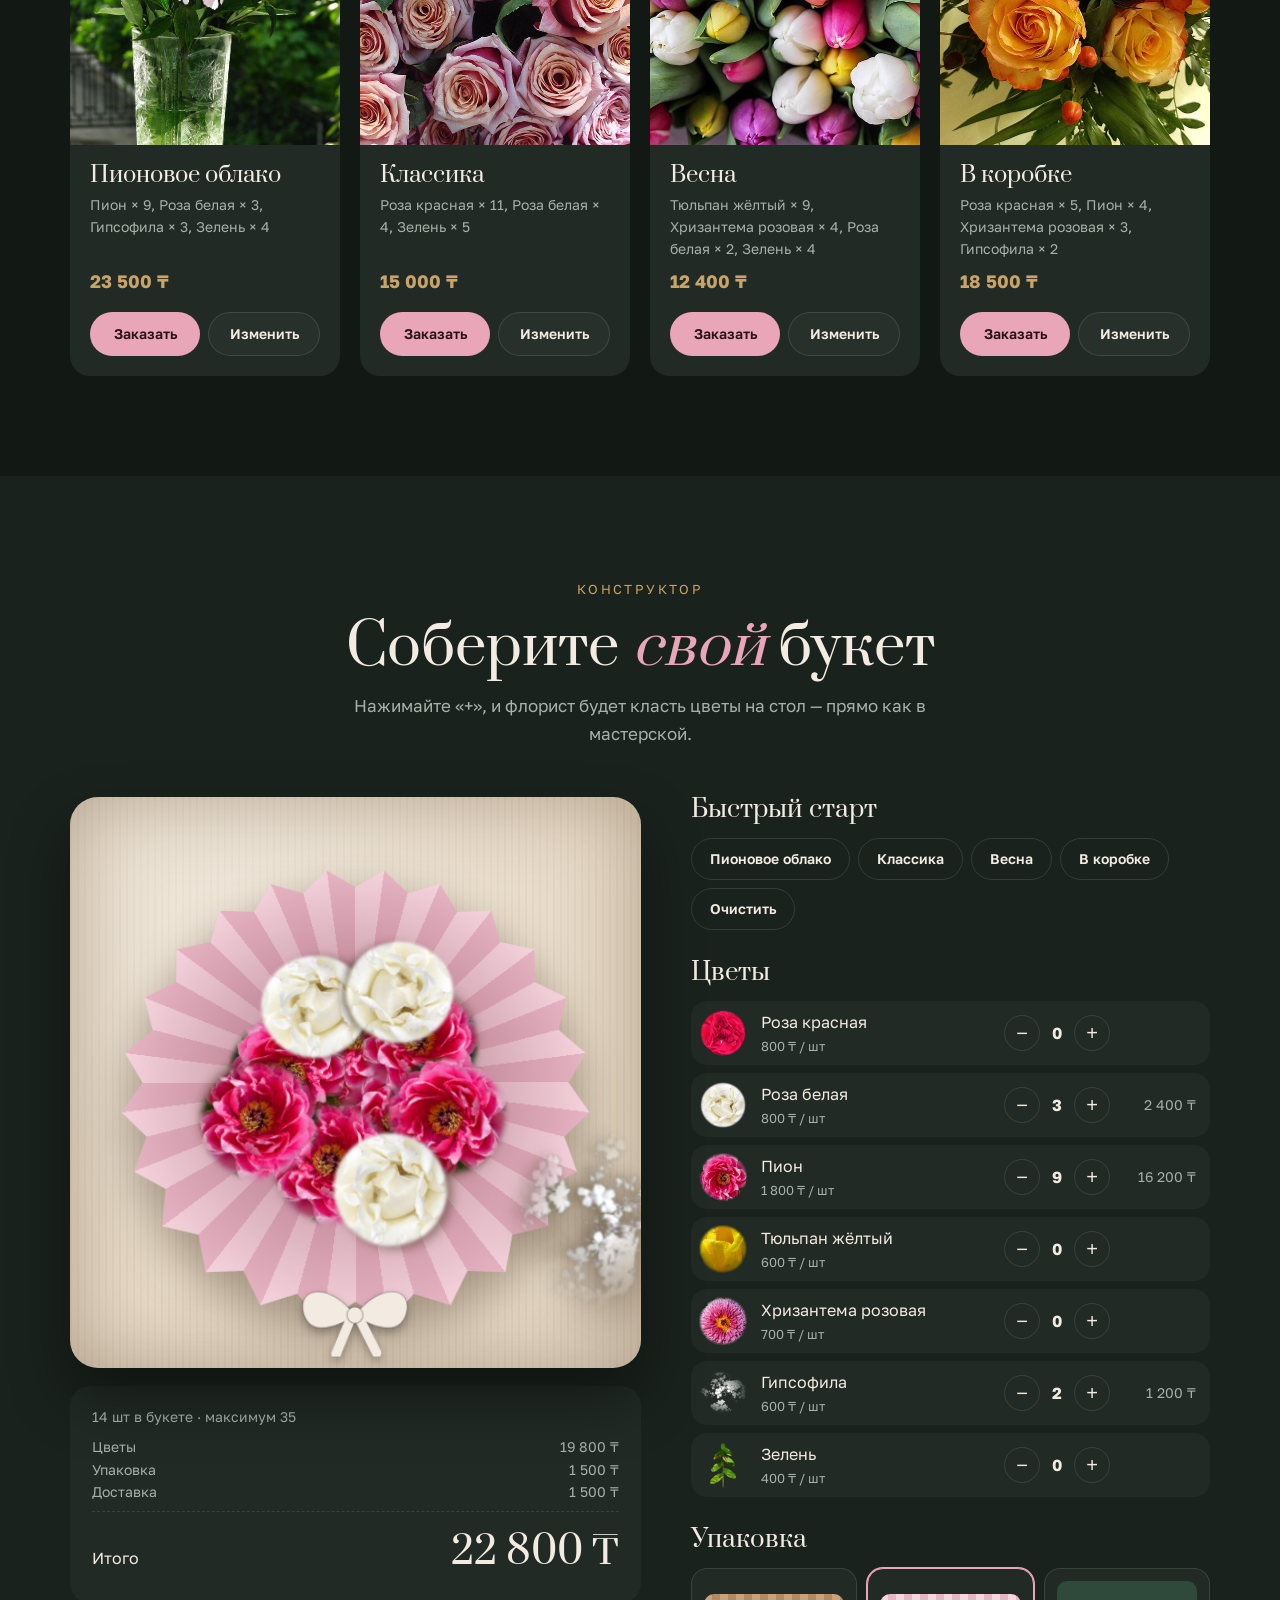
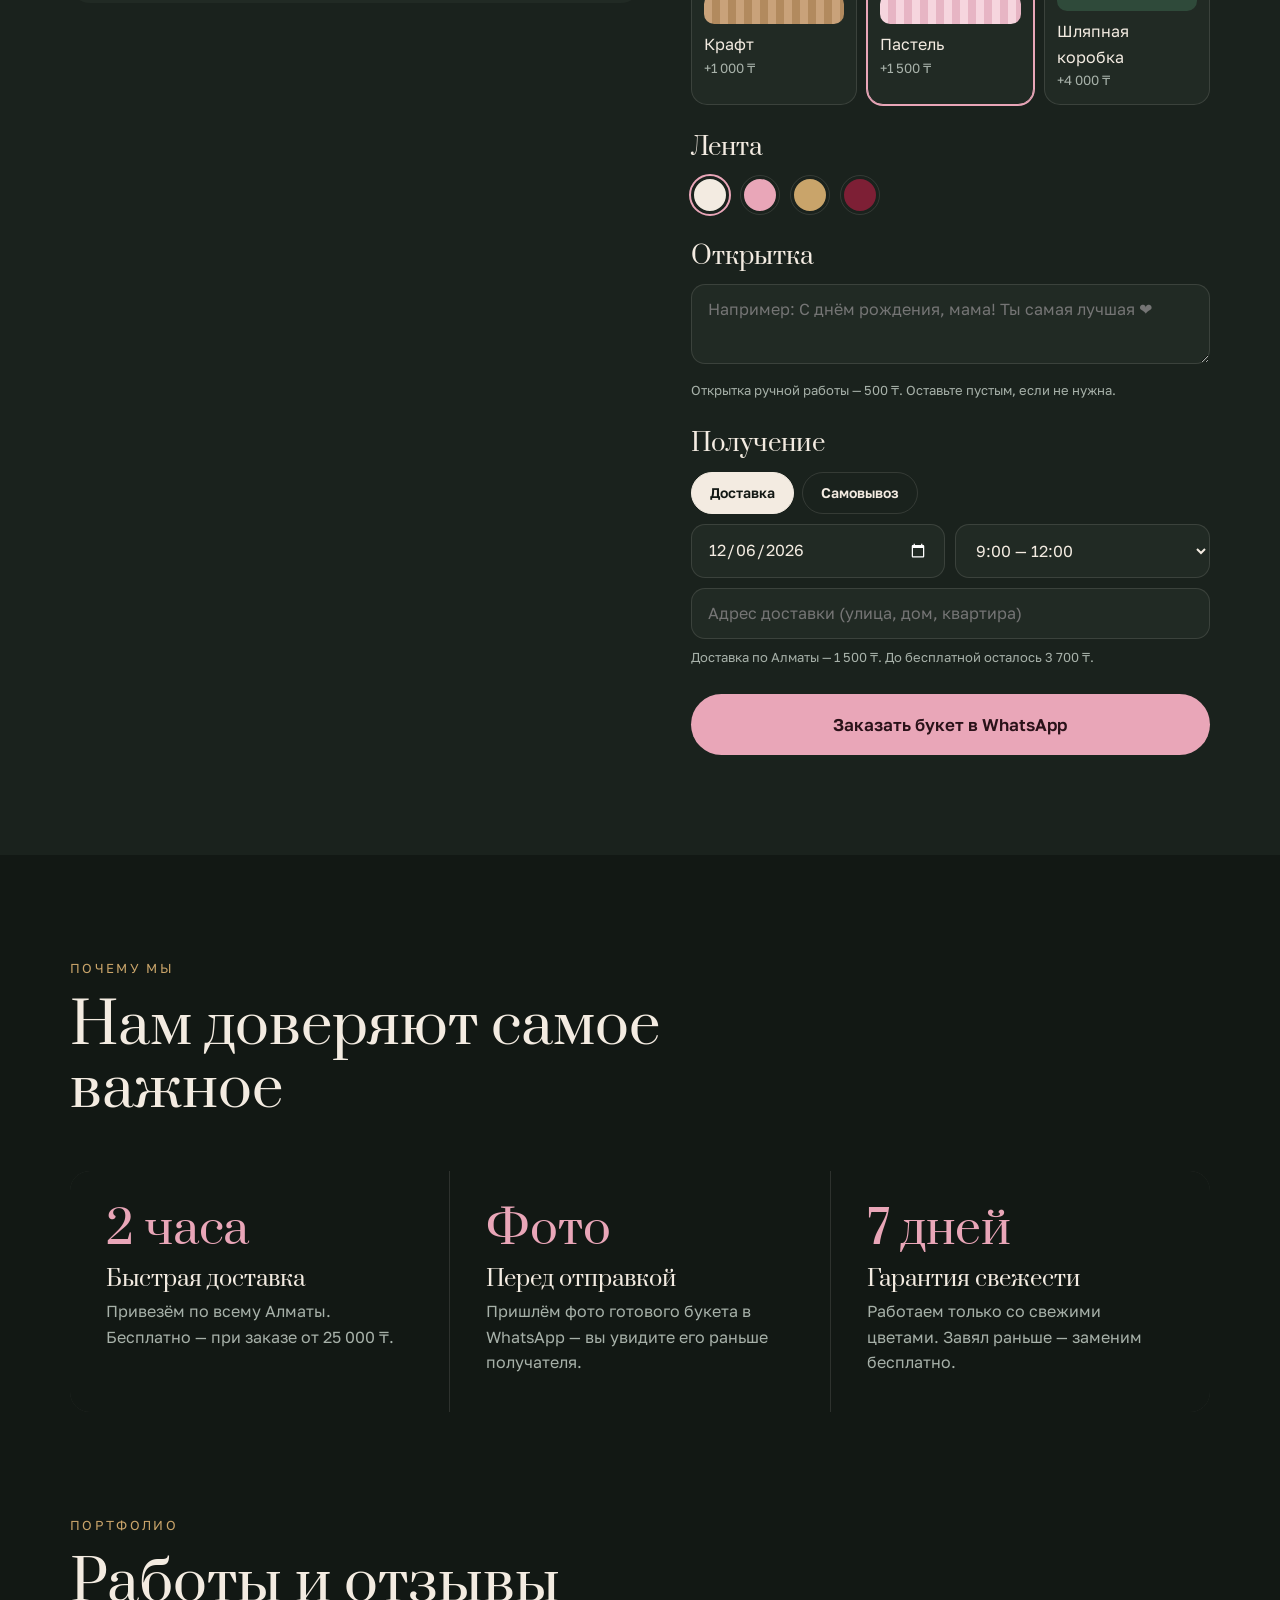
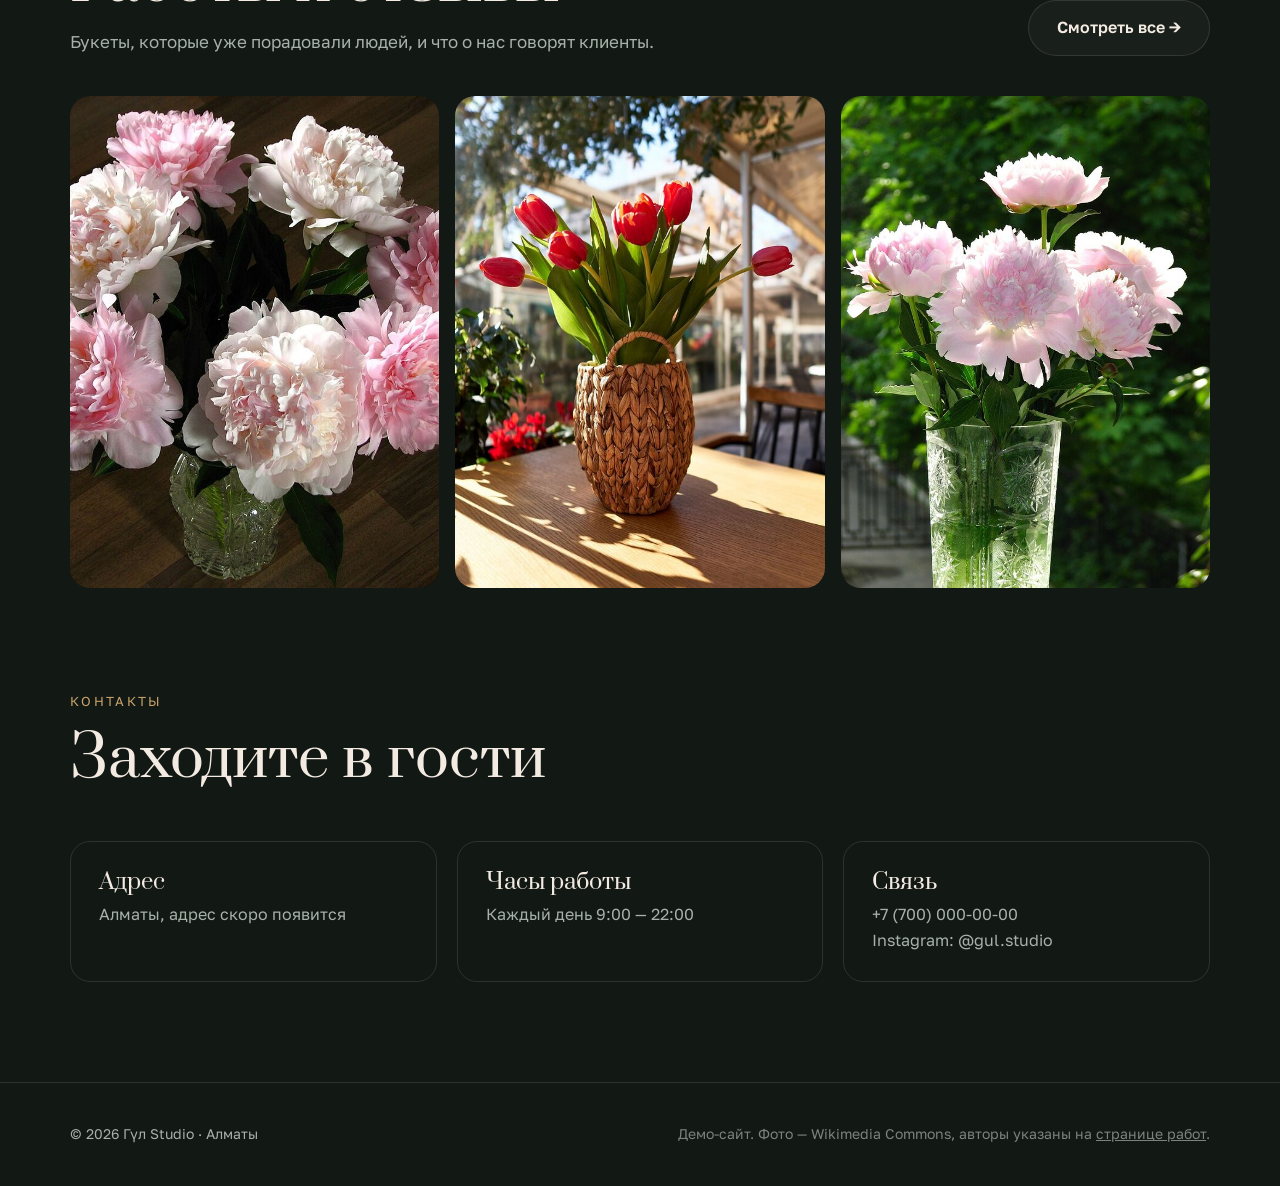
==== commit dd85d2b2: "SEO: мета-теги, Open Graph, schema.org, robots.txt и sitemap; демо скрыты из поиска Co-Authored-By: " ====
--- a/gul-studio/index.html
+++ b/gul-studio/index.html
@@ -4,6 +4,7 @@
 <meta charset="utf-8">
 <meta name="viewport" content="width=device-width, initial-scale=1">
 <title>Гүл Studio — цветы и букеты в Алматы</title>
+<meta name="robots" content="noindex, follow">
 <meta name="description" content="Цветочная мастерская в Алматы. Соберите свой букет онлайн — флорист соберёт его вручную и привезёт за 2 часа.">
 <link rel="preconnect" href="https://fonts.googleapis.com">
 <link rel="preconnect" href="https://fonts.gstatic.com" crossorigin>
